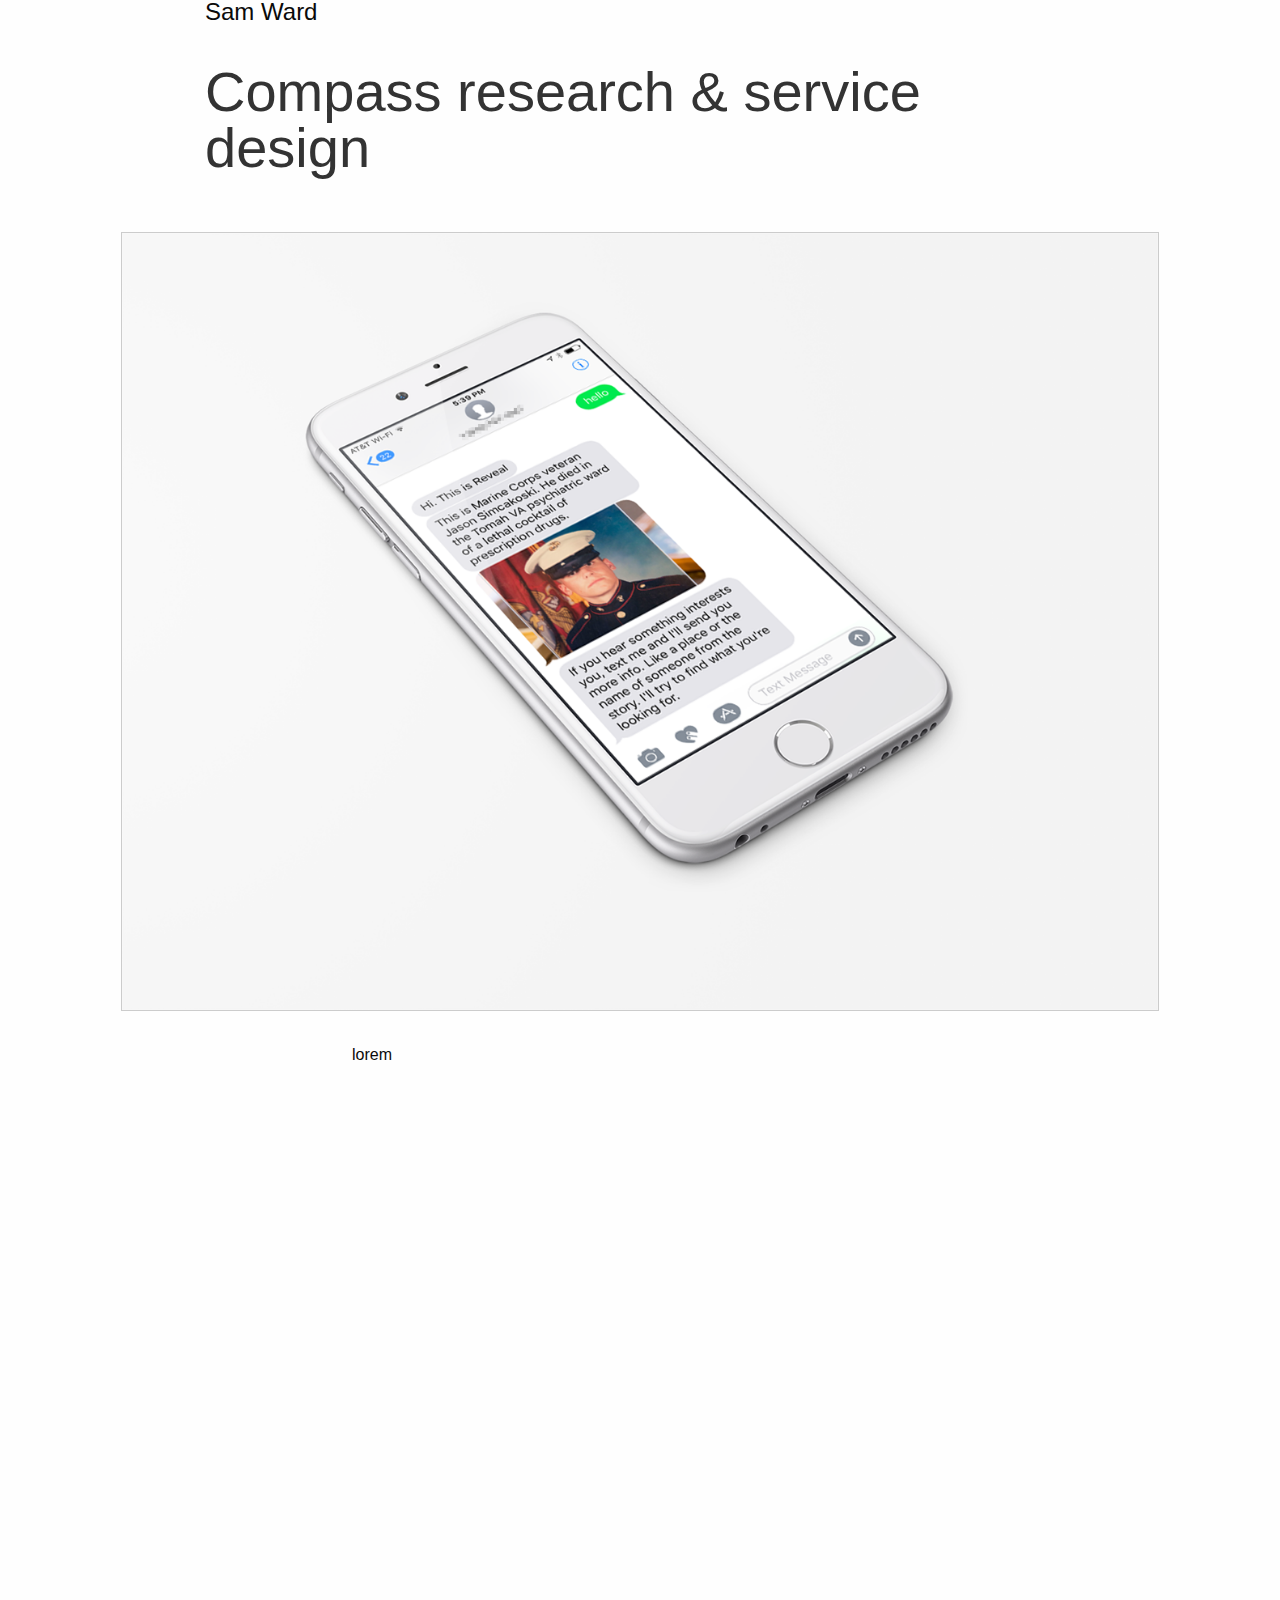
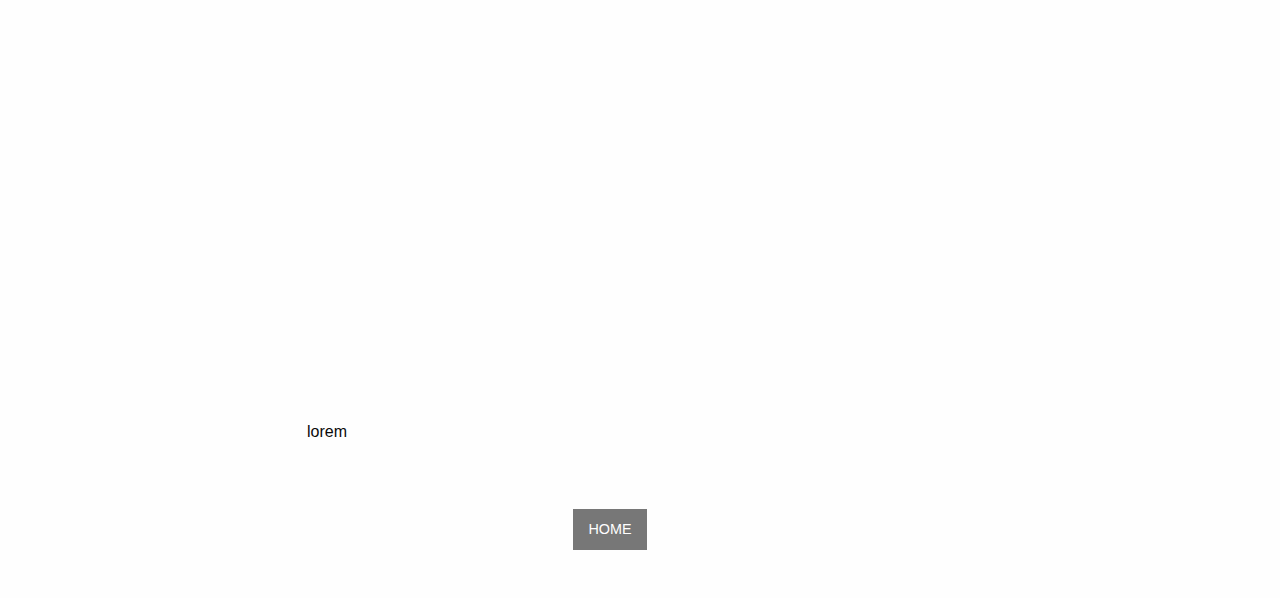
==== compass.html @ 8ae65e6a "compass" ====
<!doctype html>
<html class="no-js" lang="en" dir="ltr">
  <head>
    <meta charset="utf-8">
    <meta http-equiv="x-ua-compatible" content="ie=edge">
    <meta name="viewport" content="width=device-width, initial-scale=1.0">
    <title>Compass research & service design | Sam Ward</title>
    <link rel="stylesheet" href="css/foundation.css">
    <link rel="stylesheet" href="css/app.css">
  </head>
  <body>
    <div class="row">
     	<div class="small-9 small-centered large-centered columns"><h2>Sam Ward</h2></div>
    </div>
	<div class="row intro">
  		<div class="small-9 small-centered large-centered columns"><h1>Compass research & service design</h1>
		</div>
	</div>
	<div class="row">
		<div class="small-11 small-centered large-centered columns">
			<div class="project">
				<div class="project_image"><img src="images/chatbot.png"></div>
				<div class="project_contents">
					lorem
				</div>
			</div>
		</div>
	<div class="row">
		<div class="small-11 small-centered large-centered columns">
			<div class="project">
				<div class="project_image left"><img src="images/design_review.jpg"></div>
				<div class="project_contents">	
					lorem
			</div>
		</div>
	</div>
	<div class="row">
		<div class="small-11 small-centered large-centered columns">
			<div class="project">
				<div class="project_image"><img src="images/karaoke2.jpg"></div>
				<div class="project_contents">
					lorem

				</div>
			</div>
		</div>
			<div class="row">
		<div class="small-11 small-centered large-centered columns">
			<div class="project">
				<div class="project_image"><img src="images/redlining.jpg"></div>
				<div class="project_contents">
					<p>lorem</p>

				</div>
			</div>
		</div>
	</div>
	</div>
		<div class="row">
  		<div class="small-2 small-centered large-centered columns footer"><a class="button secondary" href="index.html">HOME</a> </div>
	</div>
    <script src="js/vendor/jquery.js"></script>
    <script src="js/vendor/what-input.js"></script>
    <script src="js/vendor/foundation.js"></script>
    <script src="js/app.js"></script>
    <script>
  (function(i,s,o,g,r,a,m){i['GoogleAnalyticsObject']=r;i[r]=i[r]||function(){
  (i[r].q=i[r].q||[]).push(arguments)},i[r].l=1*new Date();a=s.createElement(o),
  m=s.getElementsByTagName(o)[0];a.async=1;a.src=g;m.parentNode.insertBefore(a,m)
  })(window,document,'script','https://www.google-analytics.com/analytics.js','ga');

  ga('create', 'UA-42679505-2', 'auto');
  ga('send', 'pageview');
</script>
<script src="js/scrollreveal.min.js"></script>
<script type="text/javascript">
      (function(){
        window.sr = ScrollReveal();
        sr.reveal('.project_image');
      })();
</script>
  </body>
</html>
---- css/app.css ----
@charset "UTF-8";
.intro{
	padding-top:2em;
	padding-bottom:2em;
	color: #333;
}
.timeline-label{
	padding:.5em;
	color: #fff;
	background-color: #aaa;
	max-width:4em;
	margin-right: auto;
	margin-left: auto;
	margin-bottom:2em;
	font-weight:600;
}
.project h3{
	font-weight:500;
	color:#333;
	text-align: center;
	margin-bottom: .75em;
}
.project_contents{
	margin: 1em;
	border: 1px solid #ccc;
	border-bottom: 6px solid #ccc;
    padding: 1em 2em;
    flex:1;
}
.project_image{
	margin: 1em;
	border: 1px solid #ccc;
}
.project_image img{
	width: 100%;
}
.footer{
	padding-top: 1em;
	padding-bottom: 2em;
	text-align: center;
}
.footer-symbol{color:#666;}
@media screen and (min-width: 40em) {
.project_contents{
	max-width:40em;
	margin-left: auto;
	margin-right: auto;
	border: none;
}
}
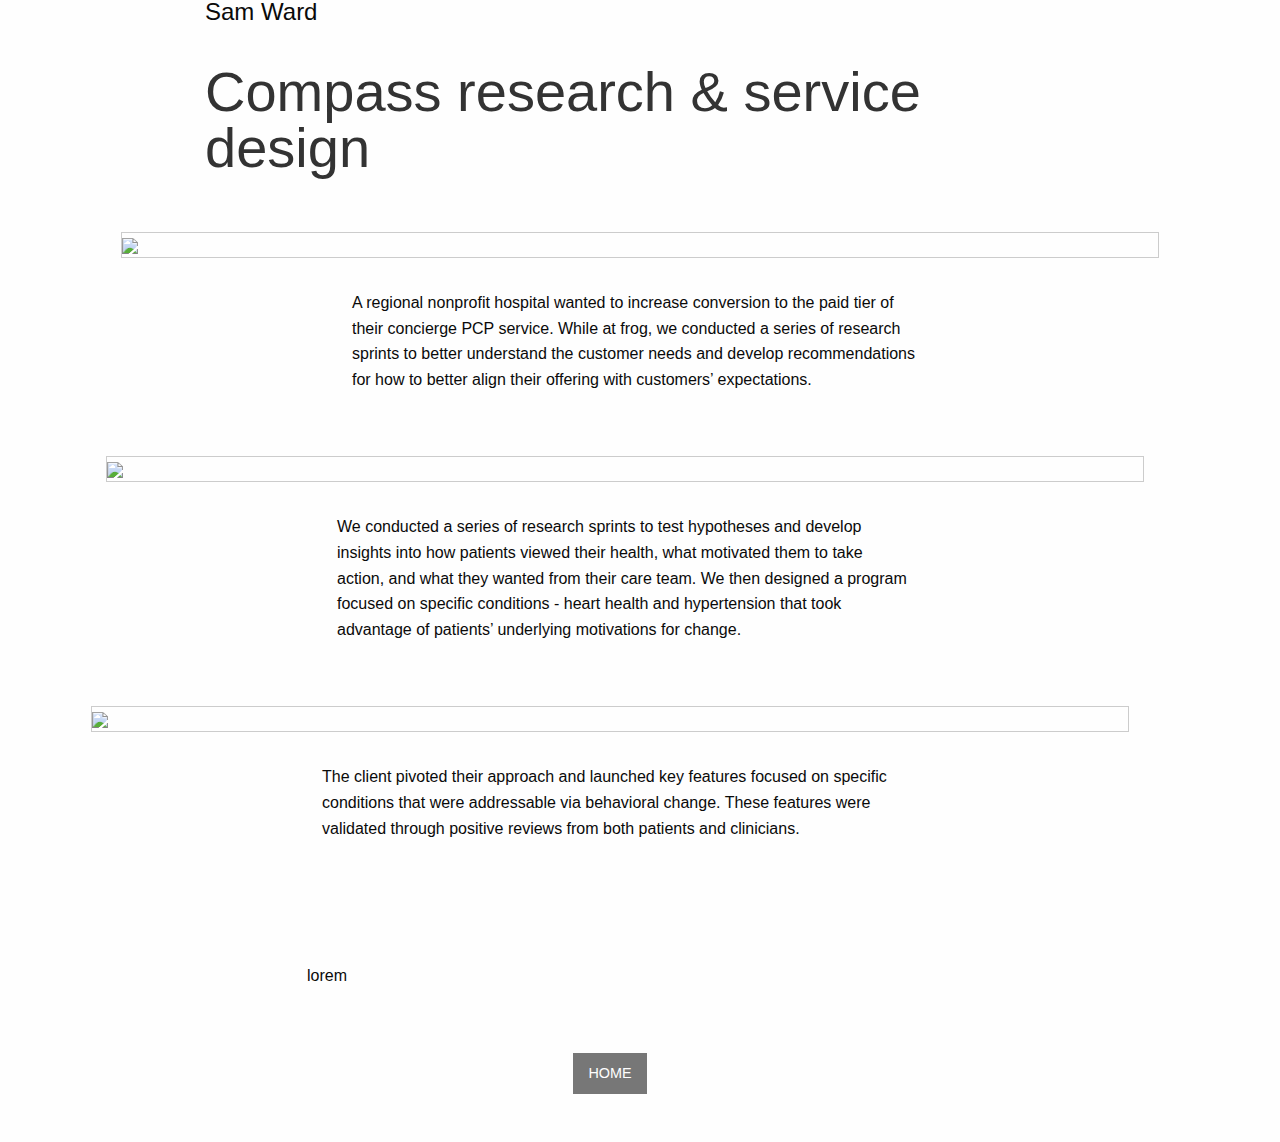
==== commit e183512a: "updates" ====
--- a/compass.html
+++ b/compass.html
@@ -19,35 +19,34 @@
 	<div class="row">
 		<div class="small-11 small-centered large-centered columns">
 			<div class="project">
-				<div class="project_image"><img src="images/chatbot.png"></div>
+				<div class="project_image"><img src="images/wDQEzlyk6x3dsS6z3yZTbyK35s.png"></div>
 				<div class="project_contents">
-					lorem
+					<p>A regional nonprofit hospital wanted to increase conversion to the paid tier of their concierge PCP service. While at frog, we conducted a series of research sprints to better understand the customer needs and develop recommendations for how to better align their offering with customers’ expectations.</p>
 				</div>
 			</div>
 		</div>
 	<div class="row">
 		<div class="small-11 small-centered large-centered columns">
 			<div class="project">
-				<div class="project_image left"><img src="images/design_review.jpg"></div>
+				<div class="project_image left"><img src="images/pU1iq9NgBwozZ5eoejzuBO9W6k/png"></div>
 				<div class="project_contents">	
-					lorem
+					<p>We conducted a series of research sprints to test hypotheses and develop insights into how patients viewed their health, what motivated them to take action, and what they wanted from their care team. We then designed a program focused on specific conditions - heart health and hypertension that took advantage of patients’ underlying motivations for change.</p>
 			</div>
 		</div>
 	</div>
 	<div class="row">
 		<div class="small-11 small-centered large-centered columns">
 			<div class="project">
-				<div class="project_image"><img src="images/karaoke2.jpg"></div>
+				<div class="project_image"><img src="images/TISLhhQVkISArCBhiKfa43dQsU.png"></div>
 				<div class="project_contents">
-					lorem
-
+					<p>The client pivoted their approach and launched key features focused on specific conditions that were addressable via behavioral change. These features were validated through positive reviews from both patients and clinicians.</p>
 				</div>
 			</div>
 		</div>
 			<div class="row">
 		<div class="small-11 small-centered large-centered columns">
 			<div class="project">
-				<div class="project_image"><img src="images/redlining.jpg"></div>
+				<div class="project_image"><img src="images/1VtMFAlYp7gW7Qnj3iWMQ9QHkVw.png"></div>
 				<div class="project_contents">
 					<p>lorem</p>
 
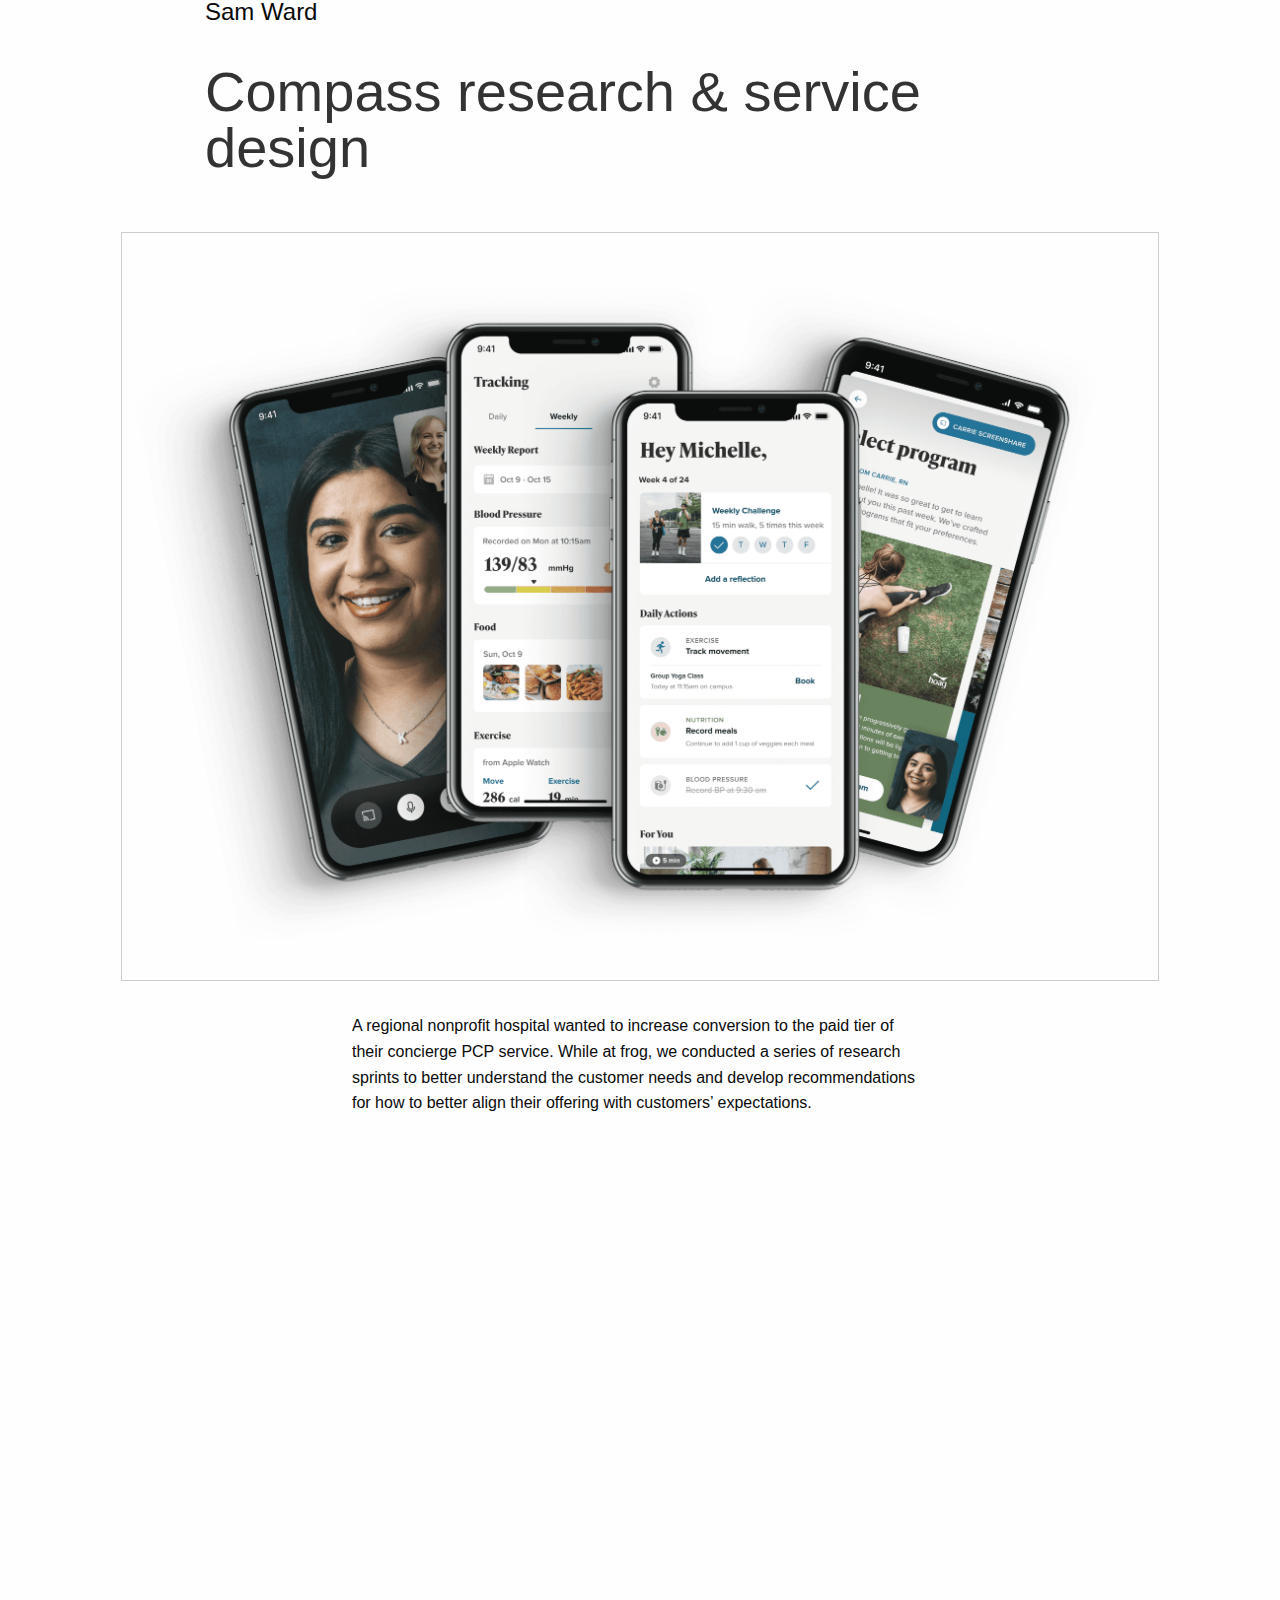
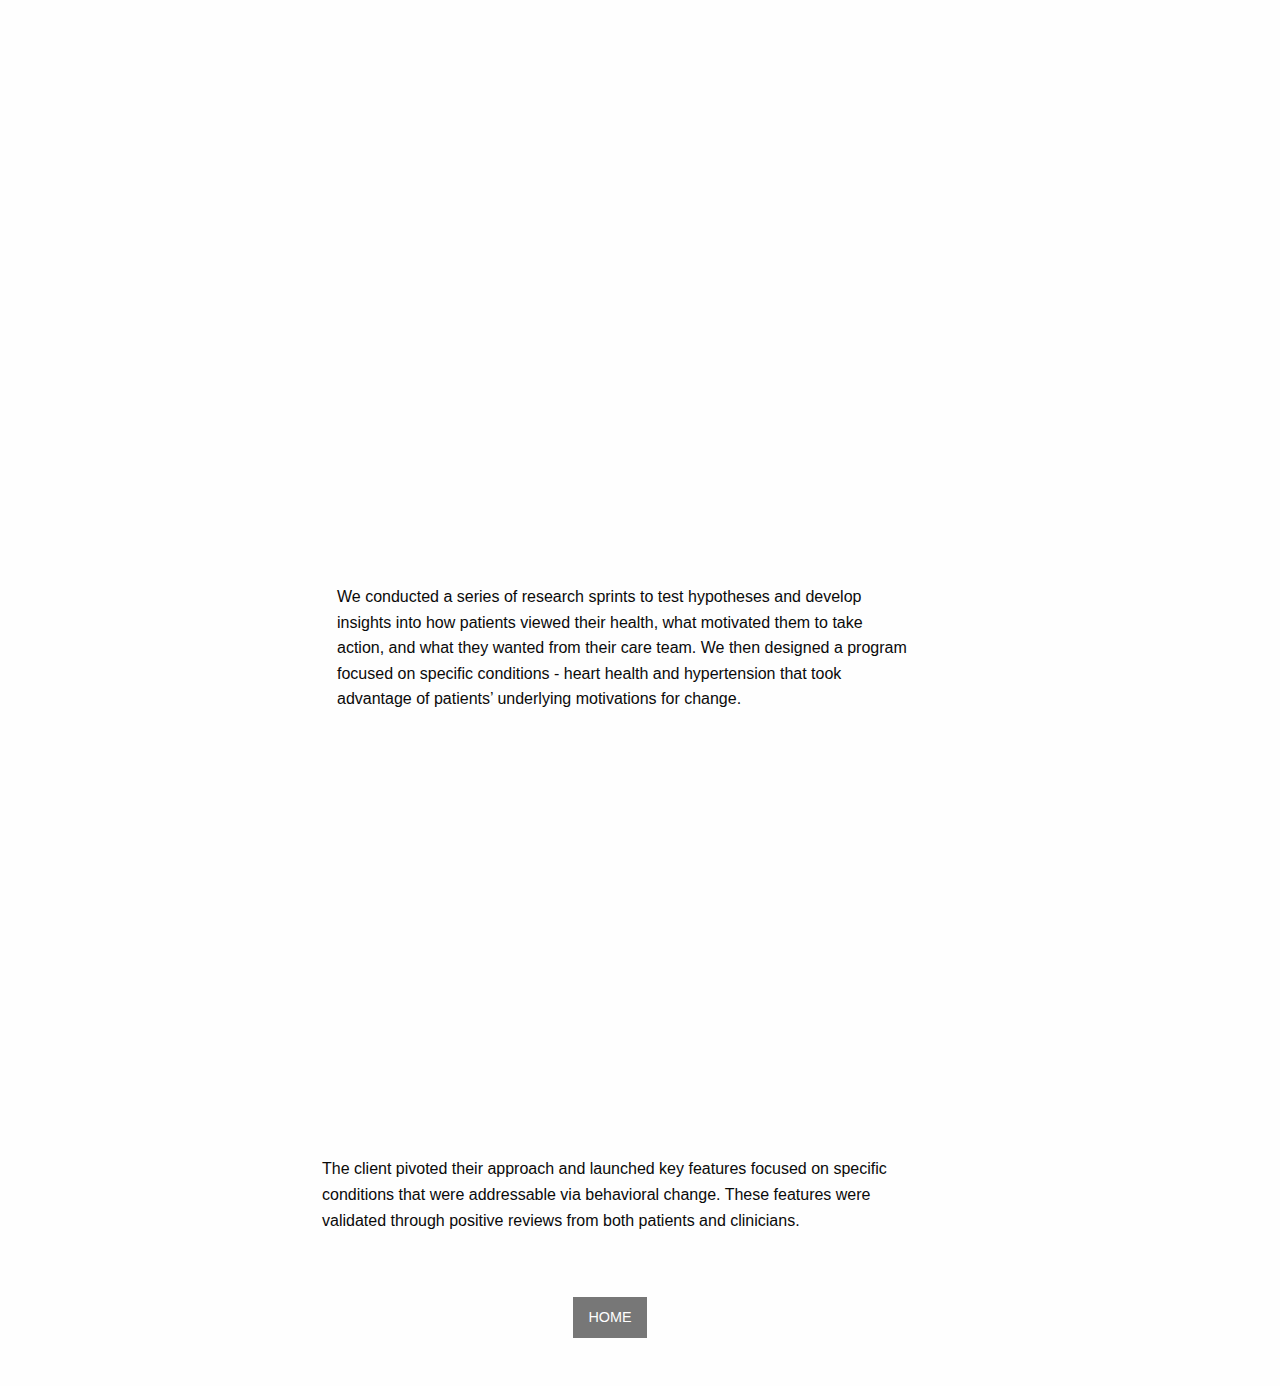
==== commit bf64cd66: "typo" ====
--- a/compass.html
+++ b/compass.html
@@ -28,7 +28,7 @@
 	<div class="row">
 		<div class="small-11 small-centered large-centered columns">
 			<div class="project">
-				<div class="project_image left"><img src="images/pU1iq9NgBwozZ5eoejzuBO9W6k/png"></div>
+				<div class="project_image left"><img src="images/pU1iq9NgBwozZ5eoejzuBO9W6k.png"></div>
 				<div class="project_contents">	
 					<p>We conducted a series of research sprints to test hypotheses and develop insights into how patients viewed their health, what motivated them to take action, and what they wanted from their care team. We then designed a program focused on specific conditions - heart health and hypertension that took advantage of patients’ underlying motivations for change.</p>
 			</div>
@@ -43,17 +43,6 @@
 				</div>
 			</div>
 		</div>
-			<div class="row">
-		<div class="small-11 small-centered large-centered columns">
-			<div class="project">
-				<div class="project_image"><img src="images/1VtMFAlYp7gW7Qnj3iWMQ9QHkVw.png"></div>
-				<div class="project_contents">
-					<p>lorem</p>
-
-				</div>
-			</div>
-		</div>
-	</div>
 	</div>
 		<div class="row">
   		<div class="small-2 small-centered large-centered columns footer"><a class="button secondary" href="index.html">HOME</a> </div>
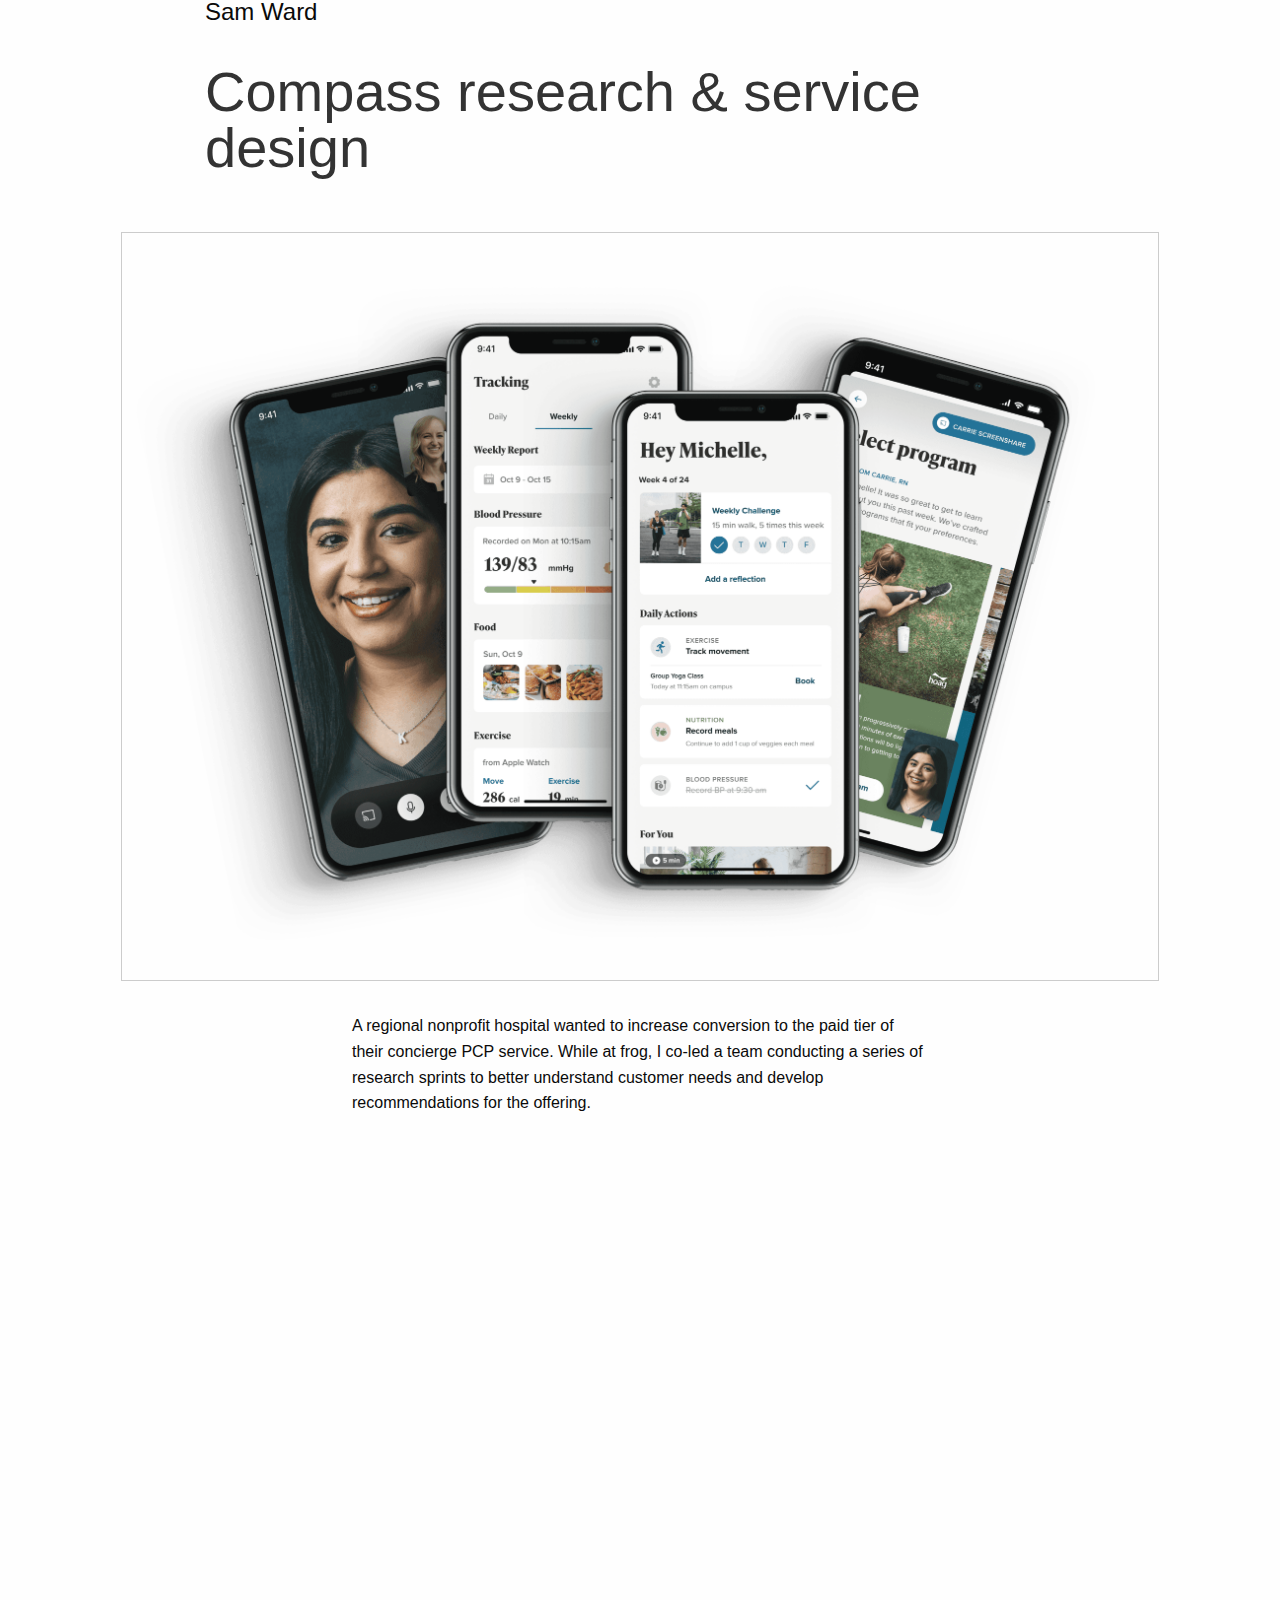
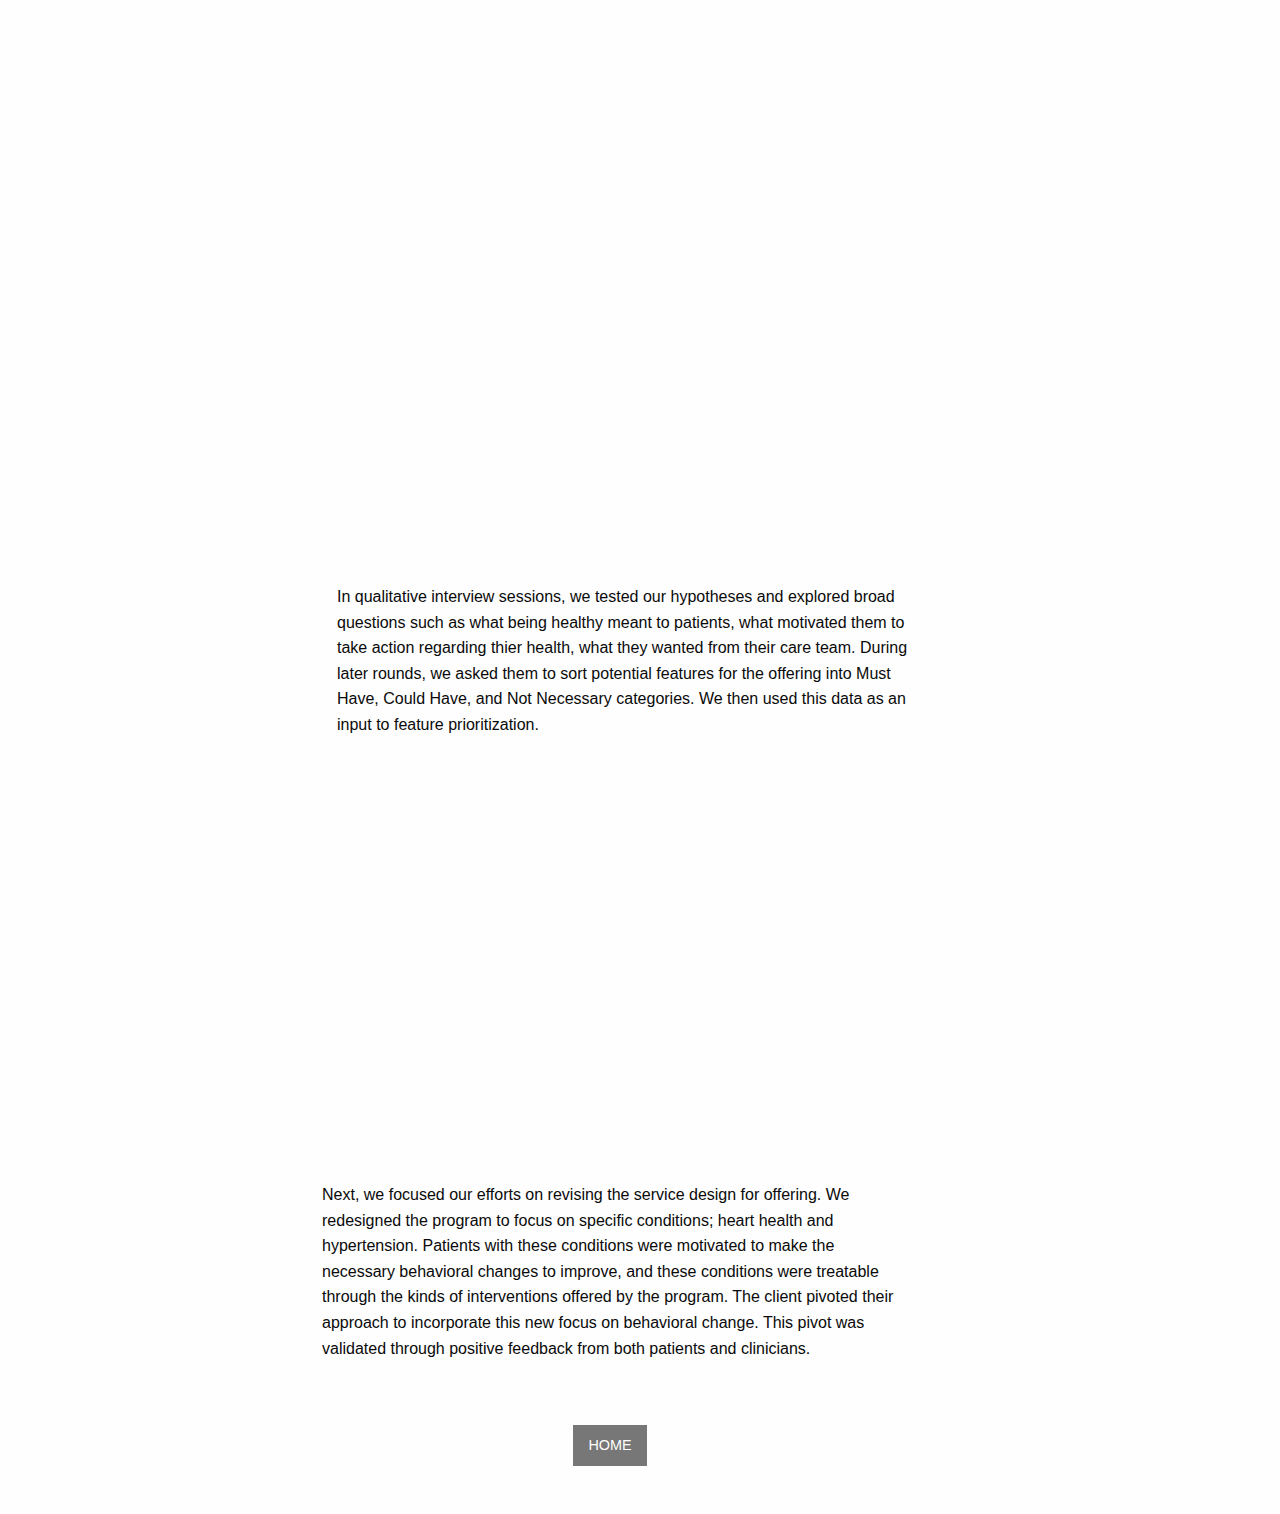
==== commit c75abb8a: "compass tweaks" ====
--- a/compass.html
+++ b/compass.html
@@ -21,7 +21,7 @@
 			<div class="project">
 				<div class="project_image"><img src="images/wDQEzlyk6x3dsS6z3yZTbyK35s.png"></div>
 				<div class="project_contents">
-					<p>A regional nonprofit hospital wanted to increase conversion to the paid tier of their concierge PCP service. While at frog, we conducted a series of research sprints to better understand the customer needs and develop recommendations for how to better align their offering with customers’ expectations.</p>
+					<p>A regional nonprofit hospital wanted to increase conversion to the paid tier of their concierge PCP service. While at frog, I co-led a team conducting a series of research sprints to better understand customer needs and develop recommendations for the offering.</p>
 				</div>
 			</div>
 		</div>
@@ -30,7 +30,7 @@
 			<div class="project">
 				<div class="project_image left"><img src="images/pU1iq9NgBwozZ5eoejzuBO9W6k.png"></div>
 				<div class="project_contents">	
-					<p>We conducted a series of research sprints to test hypotheses and develop insights into how patients viewed their health, what motivated them to take action, and what they wanted from their care team. We then designed a program focused on specific conditions - heart health and hypertension that took advantage of patients’ underlying motivations for change.</p>
+					<p>In qualitative interview sessions, we tested our hypotheses and explored broad questions such as what being healthy meant to patients, what motivated them to take action regarding thier health, what they wanted from their care team. During later rounds, we asked them to sort potential features for the offering into Must Have, Could Have, and Not Necessary categories. We then used this data as an input to feature prioritization.</p>
 			</div>
 		</div>
 	</div>
@@ -39,7 +39,7 @@
 			<div class="project">
 				<div class="project_image"><img src="images/TISLhhQVkISArCBhiKfa43dQsU.png"></div>
 				<div class="project_contents">
-					<p>The client pivoted their approach and launched key features focused on specific conditions that were addressable via behavioral change. These features were validated through positive reviews from both patients and clinicians.</p>
+					<p>Next, we focused our efforts on revising the service design for offering. We redesigned the program to focus on specific conditions; heart health and hypertension. Patients with these conditions were motivated to make the necessary behavioral changes to improve, and these conditions were treatable through the kinds of interventions offered by the program. The client pivoted their approach to incorporate this new focus on behavioral change. This pivot was validated through positive feedback from both patients and clinicians.</p>
 				</div>
 			</div>
 		</div>
